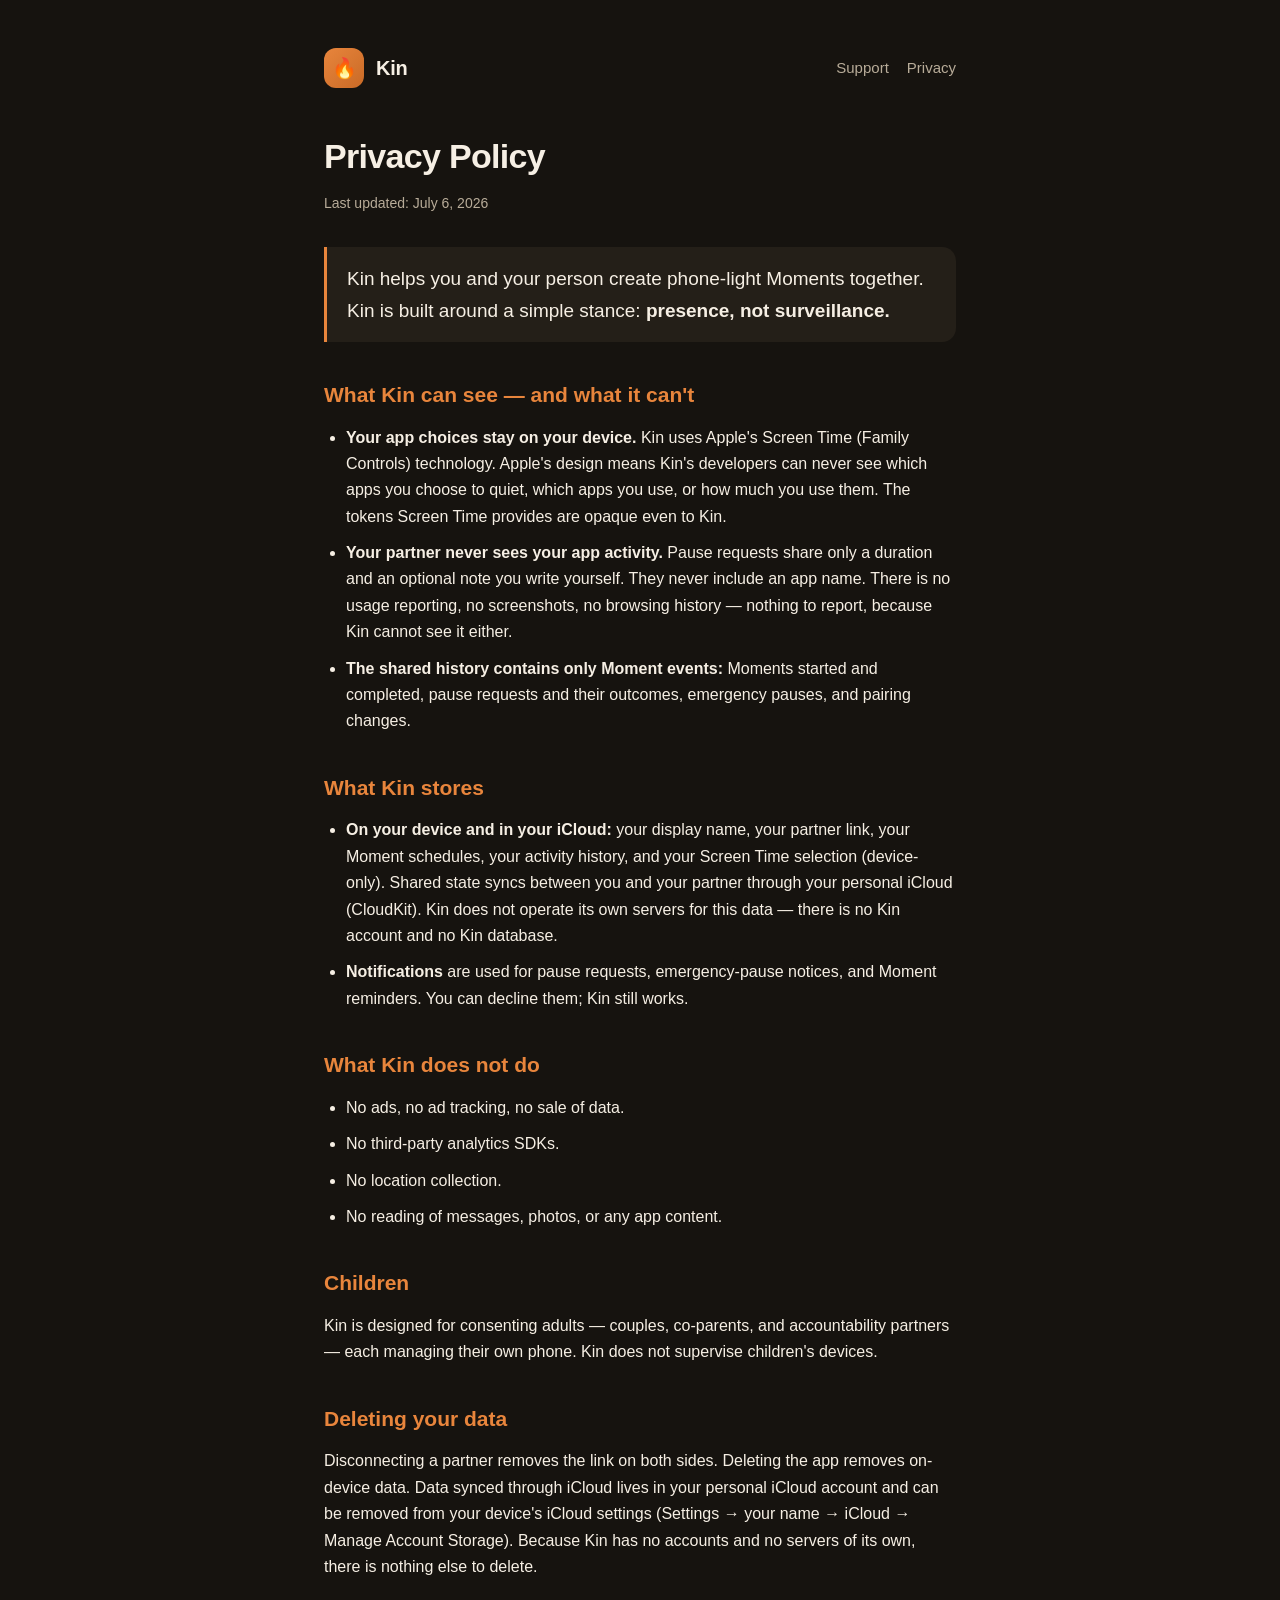
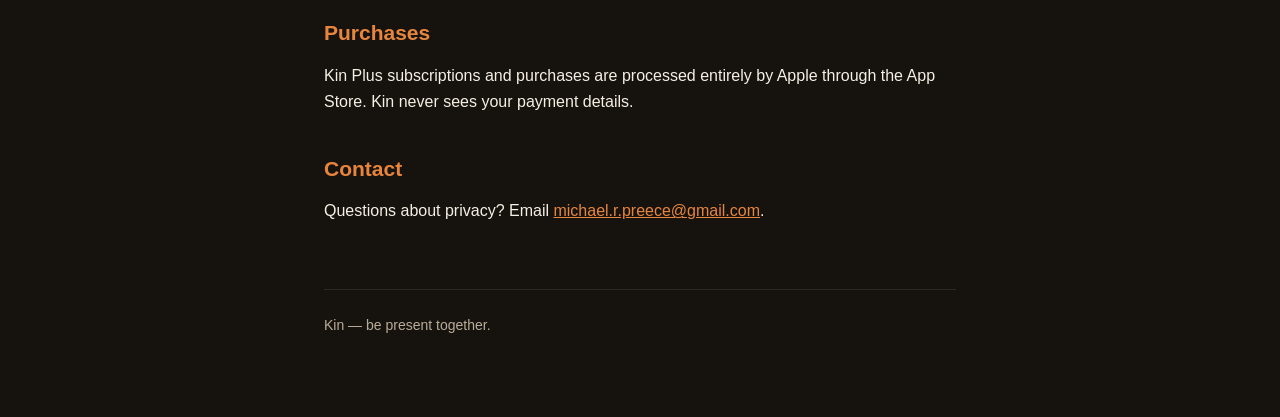
==== privacy.html @ ce76e3dc "Kin support + privacy pages Co-Authored-By: Claude Fable 5 <noreply@anthropic.com>" ====
<!DOCTYPE html>
<html lang="en">
<head>
<meta charset="utf-8">
<meta name="viewport" content="width=device-width, initial-scale=1">
<title>Privacy Policy — Kin</title>
<link rel="stylesheet" href="style.css">
</head>
<body>
<div class="wrap">
  <header class="site">
    <div class="flame">🔥</div>
    <span class="name">Kin</span>
    <nav>
      <a href="index.html">Support</a>
      <a href="privacy.html">Privacy</a>
    </nav>
  </header>

  <h1>Privacy Policy</h1>
  <p class="updated">Last updated: July 6, 2026</p>

  <p class="lede">Kin helps you and your person create phone-light Moments together. Kin is built around a simple stance: <strong>presence, not surveillance.</strong></p>

  <h2>What Kin can see — and what it can't</h2>
  <ul>
    <li><strong>Your app choices stay on your device.</strong> Kin uses Apple's Screen Time (Family Controls) technology. Apple's design means Kin's developers can never see which apps you choose to quiet, which apps you use, or how much you use them. The tokens Screen Time provides are opaque even to Kin.</li>
    <li><strong>Your partner never sees your app activity.</strong> Pause requests share only a duration and an optional note you write yourself. They never include an app name. There is no usage reporting, no screenshots, no browsing history — nothing to report, because Kin cannot see it either.</li>
    <li><strong>The shared history contains only Moment events:</strong> Moments started and completed, pause requests and their outcomes, emergency pauses, and pairing changes.</li>
  </ul>

  <h2>What Kin stores</h2>
  <ul>
    <li><strong>On your device and in your iCloud:</strong> your display name, your partner link, your Moment schedules, your activity history, and your Screen Time selection (device-only). Shared state syncs between you and your partner through your personal iCloud (CloudKit). Kin does not operate its own servers for this data — there is no Kin account and no Kin database.</li>
    <li><strong>Notifications</strong> are used for pause requests, emergency-pause notices, and Moment reminders. You can decline them; Kin still works.</li>
  </ul>

  <h2>What Kin does not do</h2>
  <ul>
    <li>No ads, no ad tracking, no sale of data.</li>
    <li>No third-party analytics SDKs.</li>
    <li>No location collection.</li>
    <li>No reading of messages, photos, or any app content.</li>
  </ul>

  <h2>Children</h2>
  <p>Kin is designed for consenting adults — couples, co-parents, and accountability partners — each managing their own phone. Kin does not supervise children's devices.</p>

  <h2>Deleting your data</h2>
  <p>Disconnecting a partner removes the link on both sides. Deleting the app removes on-device data. Data synced through iCloud lives in your personal iCloud account and can be removed from your device's iCloud settings (Settings → your name → iCloud → Manage Account Storage). Because Kin has no accounts and no servers of its own, there is nothing else to delete.</p>

  <h2>Purchases</h2>
  <p>Kin Plus subscriptions and purchases are processed entirely by Apple through the App Store. Kin never sees your payment details.</p>

  <h2>Contact</h2>
  <p>Questions about privacy? Email <a href="mailto:michael.r.preece@gmail.com">michael.r.preece@gmail.com</a>.</p>

  <footer>Kin — be present together.</footer>
</div>
</body>
</html>
---- style.css ----
:root {
  --ink: #16130f;
  --ink-soft: #241f18;
  --cream: #f6efe4;
  --cream-muted: #b8ac99;
  --ember: #e8853c;
  --ember-deep: #c96a26;
}

* { margin: 0; padding: 0; box-sizing: border-box; }

body {
  background: var(--ink);
  color: var(--cream);
  font-family: -apple-system, BlinkMacSystemFont, "Segoe UI", Roboto, sans-serif;
  line-height: 1.65;
  -webkit-font-smoothing: antialiased;
}

.wrap {
  max-width: 680px;
  margin: 0 auto;
  padding: 48px 24px 80px;
}

header.site {
  display: flex;
  align-items: center;
  gap: 12px;
  margin-bottom: 40px;
}

.flame {
  width: 40px;
  height: 40px;
  border-radius: 12px;
  background: linear-gradient(135deg, var(--ember), var(--ember-deep));
  display: flex;
  align-items: center;
  justify-content: center;
  font-size: 20px;
}

header.site .name {
  font-size: 20px;
  font-weight: 700;
  letter-spacing: -0.01em;
}

header.site nav {
  margin-left: auto;
  display: flex;
  gap: 18px;
}

header.site nav a {
  color: var(--cream-muted);
  text-decoration: none;
  font-size: 15px;
}

header.site nav a:hover { color: var(--ember); }

h1 {
  font-size: 34px;
  font-weight: 800;
  letter-spacing: -0.02em;
  margin-bottom: 8px;
}

.updated {
  color: var(--cream-muted);
  font-size: 14px;
  margin-bottom: 32px;
}

.lede {
  font-size: 19px;
  color: var(--cream);
  background: var(--ink-soft);
  border-left: 3px solid var(--ember);
  padding: 16px 20px;
  border-radius: 0 14px 14px 0;
  margin-bottom: 36px;
}

h2 {
  font-size: 21px;
  font-weight: 700;
  margin: 36px 0 12px;
  color: var(--ember);
}

p { margin-bottom: 14px; }

ul { margin: 0 0 14px 22px; }
li { margin-bottom: 10px; }

strong { color: var(--cream); }

a { color: var(--ember); }

.card {
  background: var(--ink-soft);
  border-radius: 18px;
  padding: 22px 24px;
  margin-bottom: 18px;
}

.card h3 {
  font-size: 17px;
  margin-bottom: 6px;
}

.card p { margin-bottom: 0; color: var(--cream-muted); }

footer {
  margin-top: 64px;
  padding-top: 24px;
  border-top: 1px solid #2e2820;
  color: var(--cream-muted);
  font-size: 14px;
}
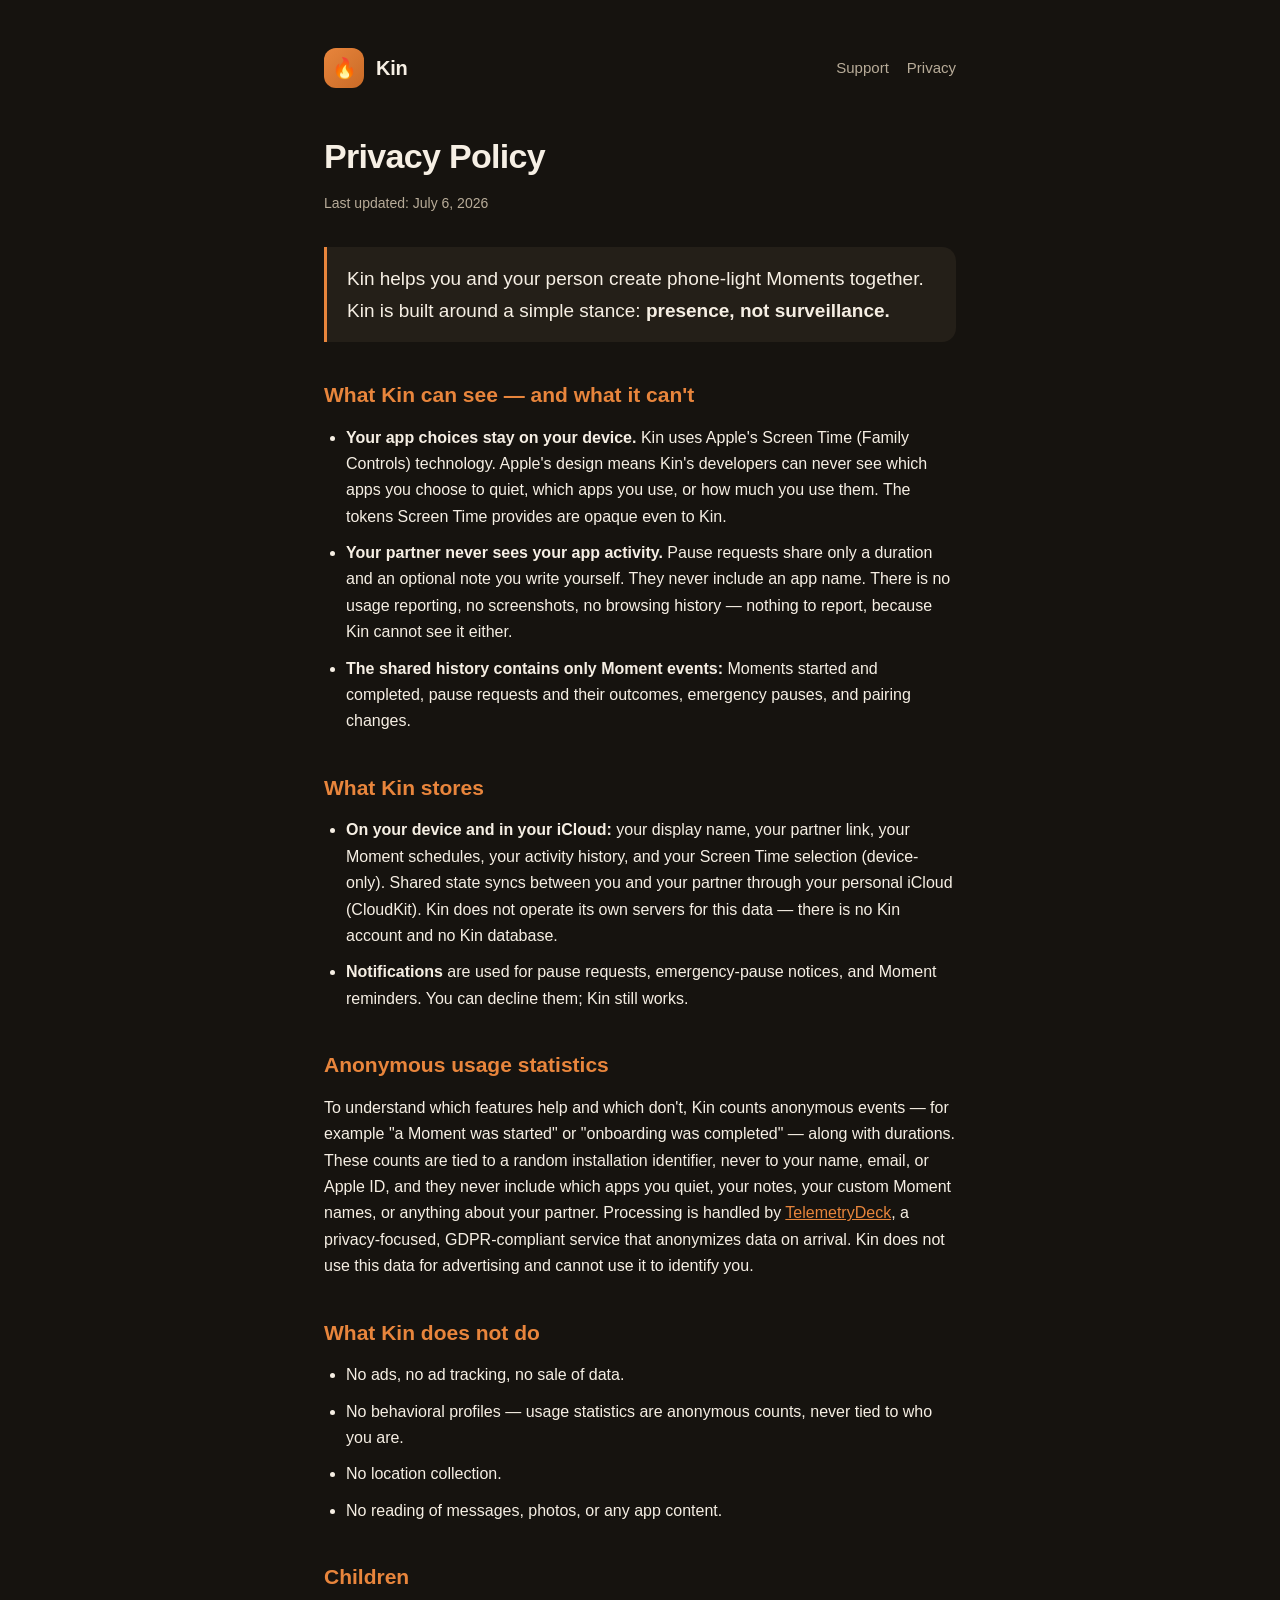
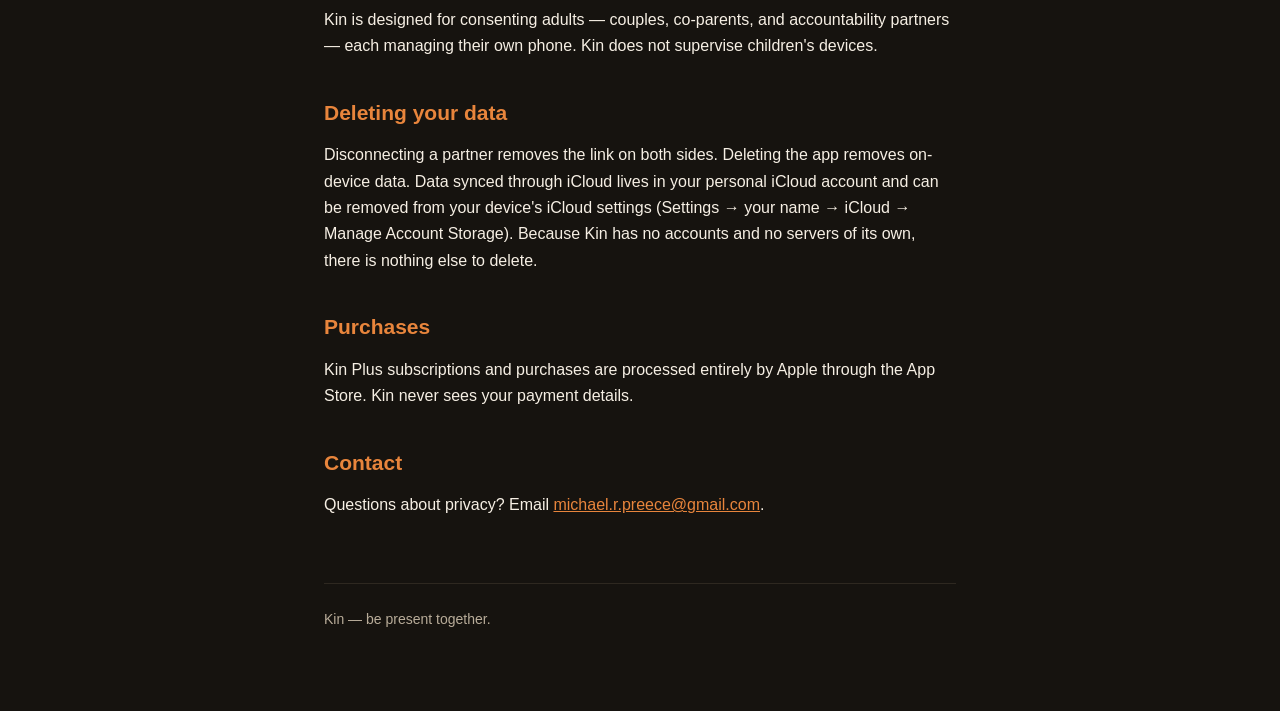
==== commit d7937ace: "Disclose anonymous usage statistics (TelemetryDeck)" ====
--- a/privacy.html
+++ b/privacy.html
@@ -35,10 +35,13 @@
     <li><strong>Notifications</strong> are used for pause requests, emergency-pause notices, and Moment reminders. You can decline them; Kin still works.</li>
   </ul>
 
+  <h2>Anonymous usage statistics</h2>
+  <p>To understand which features help and which don't, Kin counts anonymous events — for example "a Moment was started" or "onboarding was completed" — along with durations. These counts are tied to a random installation identifier, never to your name, email, or Apple ID, and they never include which apps you quiet, your notes, your custom Moment names, or anything about your partner. Processing is handled by <a href="https://telemetrydeck.com/privacy">TelemetryDeck</a>, a privacy-focused, GDPR-compliant service that anonymizes data on arrival. Kin does not use this data for advertising and cannot use it to identify you.</p>
+
   <h2>What Kin does not do</h2>
   <ul>
     <li>No ads, no ad tracking, no sale of data.</li>
-    <li>No third-party analytics SDKs.</li>
+    <li>No behavioral profiles — usage statistics are anonymous counts, never tied to who you are.</li>
     <li>No location collection.</li>
     <li>No reading of messages, photos, or any app content.</li>
   </ul>
